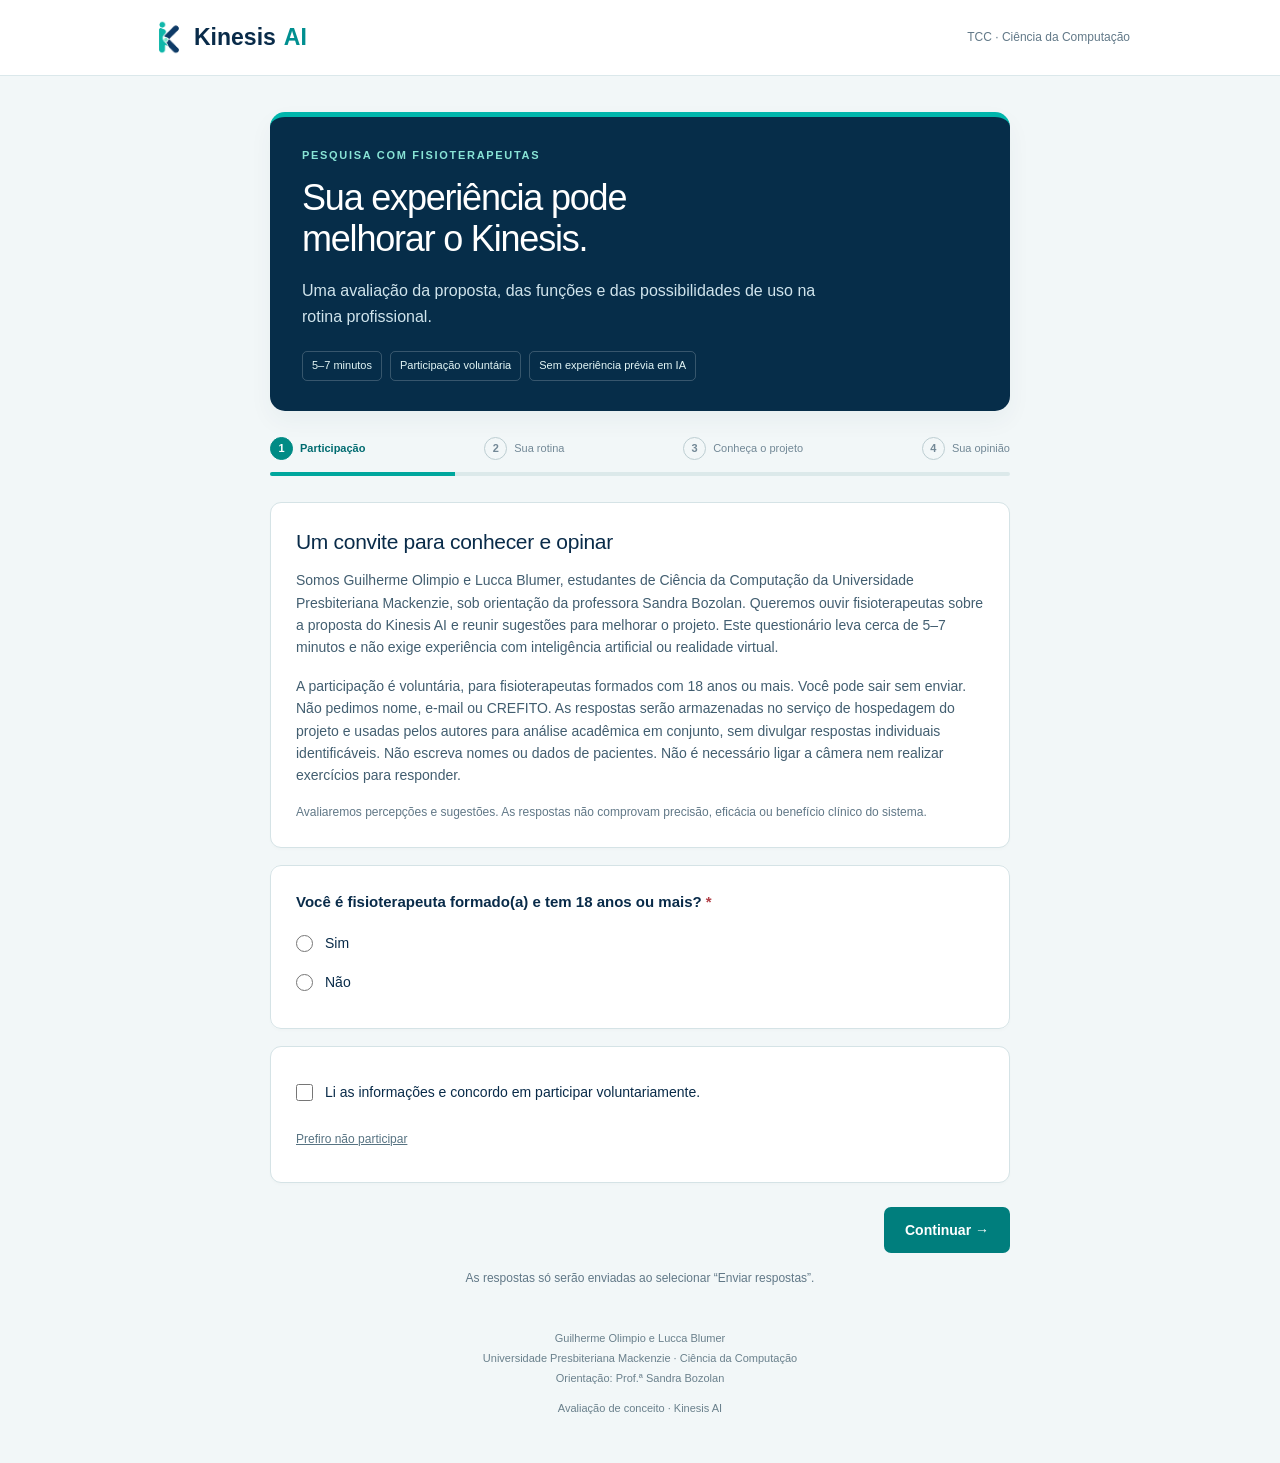
==== index.html @ a25141bb "Publish Kinesis concept evaluation and public prototype" ====
<!doctype html><html lang="pt-BR"><head><meta charset="UTF-8"><meta name="viewport" content="width=device-width,initial-scale=1"><meta name="robots" content="noindex,nofollow"><meta name="description" content="Conheça o Kinesis AI e participe da avaliação de conceito com fisioterapeutas."><link rel="icon" href="/kinesis-movimento.png"><title>Kinesis AI | Pesquisa com fisioterapeutas</title>  <script type="module" crossorigin src="/assets/index-D3asWTDI.js"></script>
  <link rel="stylesheet" crossorigin href="/assets/index-DJorKtRu.css">
</head><body><div id="root"></div></body></html>
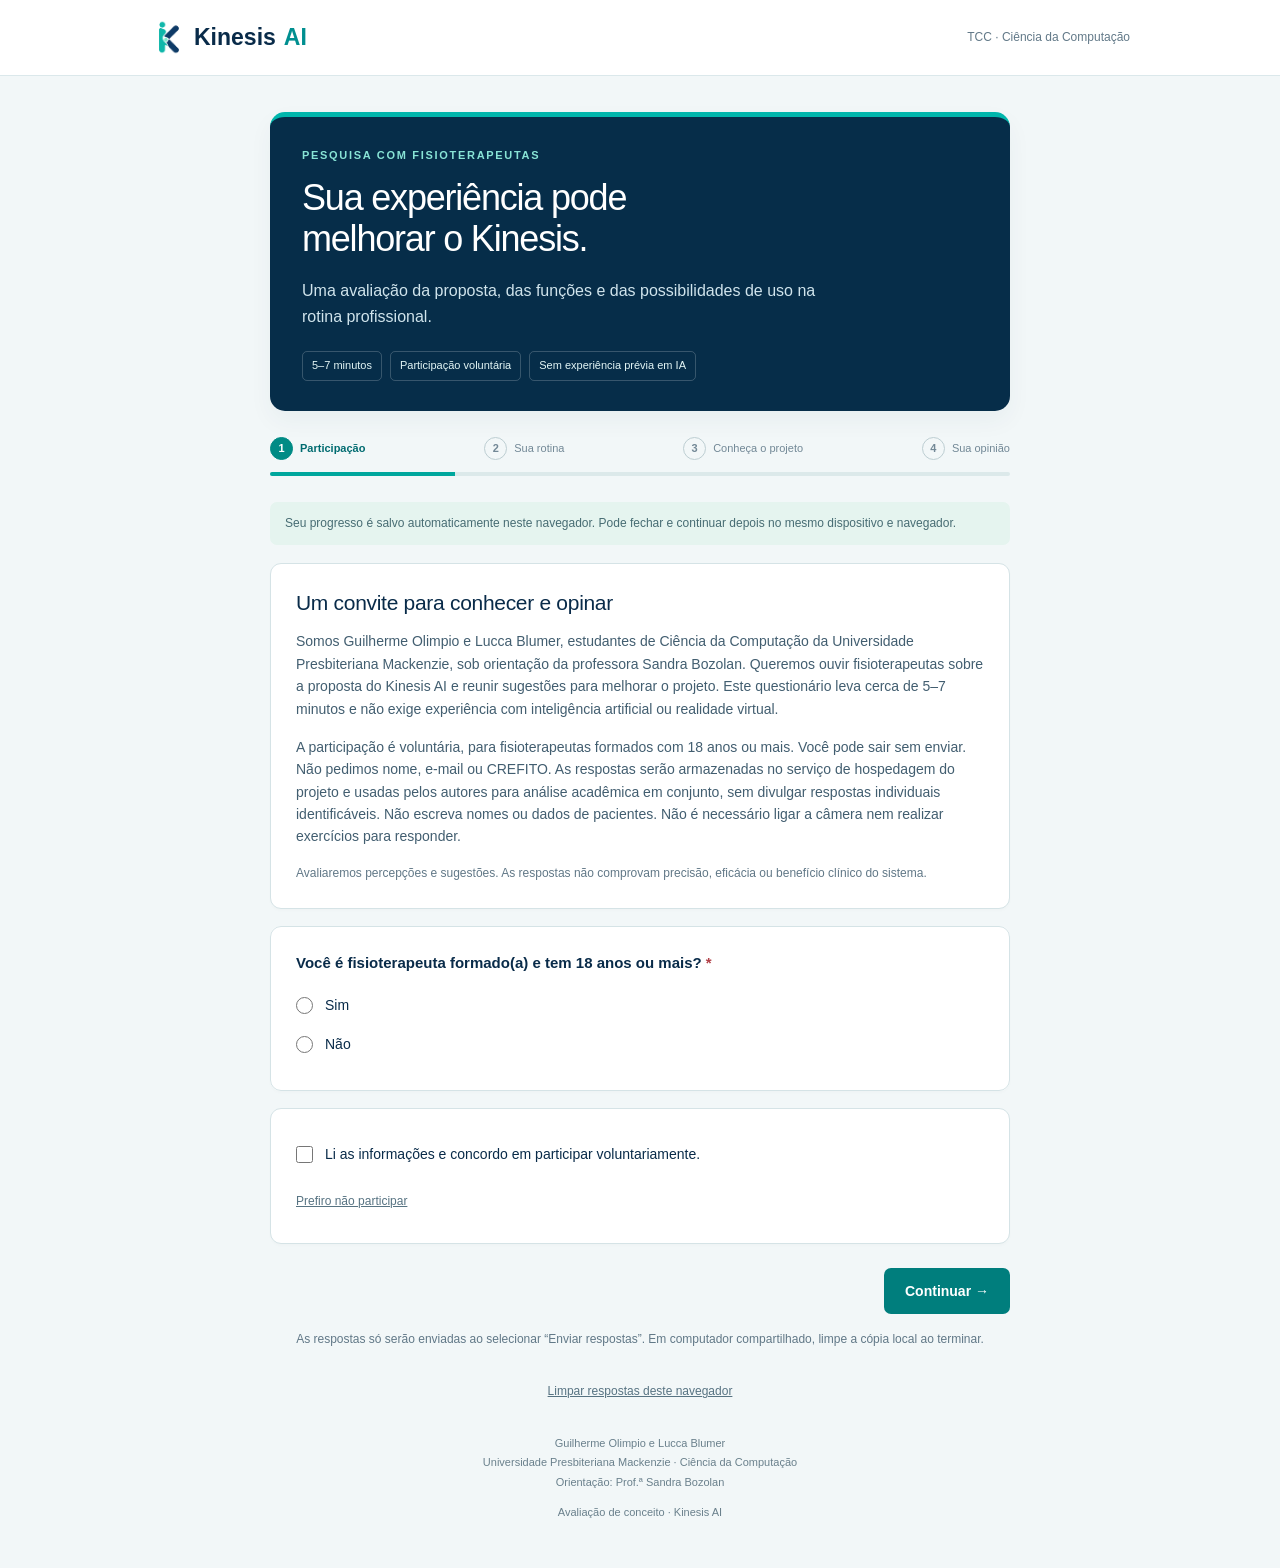
==== commit 72f583dc: "Keep survey progress, allow optional Other details and prepare demo patient" ====
--- a/index.html
+++ b/index.html
@@ -1,3 +1,3 @@
-<!doctype html><html lang="pt-BR"><head><meta charset="UTF-8"><meta name="viewport" content="width=device-width,initial-scale=1"><meta name="robots" content="noindex,nofollow"><meta name="description" content="Conheça o Kinesis AI e participe da avaliação de conceito com fisioterapeutas."><link rel="icon" href="/kinesis-movimento.png"><title>Kinesis AI | Pesquisa com fisioterapeutas</title>  <script type="module" crossorigin src="/assets/index-D3asWTDI.js"></script>
-  <link rel="stylesheet" crossorigin href="/assets/index-DJorKtRu.css">
+<!doctype html><html lang="pt-BR"><head><meta charset="UTF-8"><meta name="viewport" content="width=device-width,initial-scale=1"><meta name="robots" content="noindex,nofollow"><meta name="description" content="Conheça o Kinesis AI e participe da avaliação de conceito com fisioterapeutas."><link rel="icon" href="/kinesis-movimento.png"><title>Kinesis AI | Pesquisa com fisioterapeutas</title>  <script type="module" crossorigin src="/assets/index-CXx16UPn.js"></script>
+  <link rel="stylesheet" crossorigin href="/assets/index-C_HcVu7C.css">
 </head><body><div id="root"></div></body></html>
